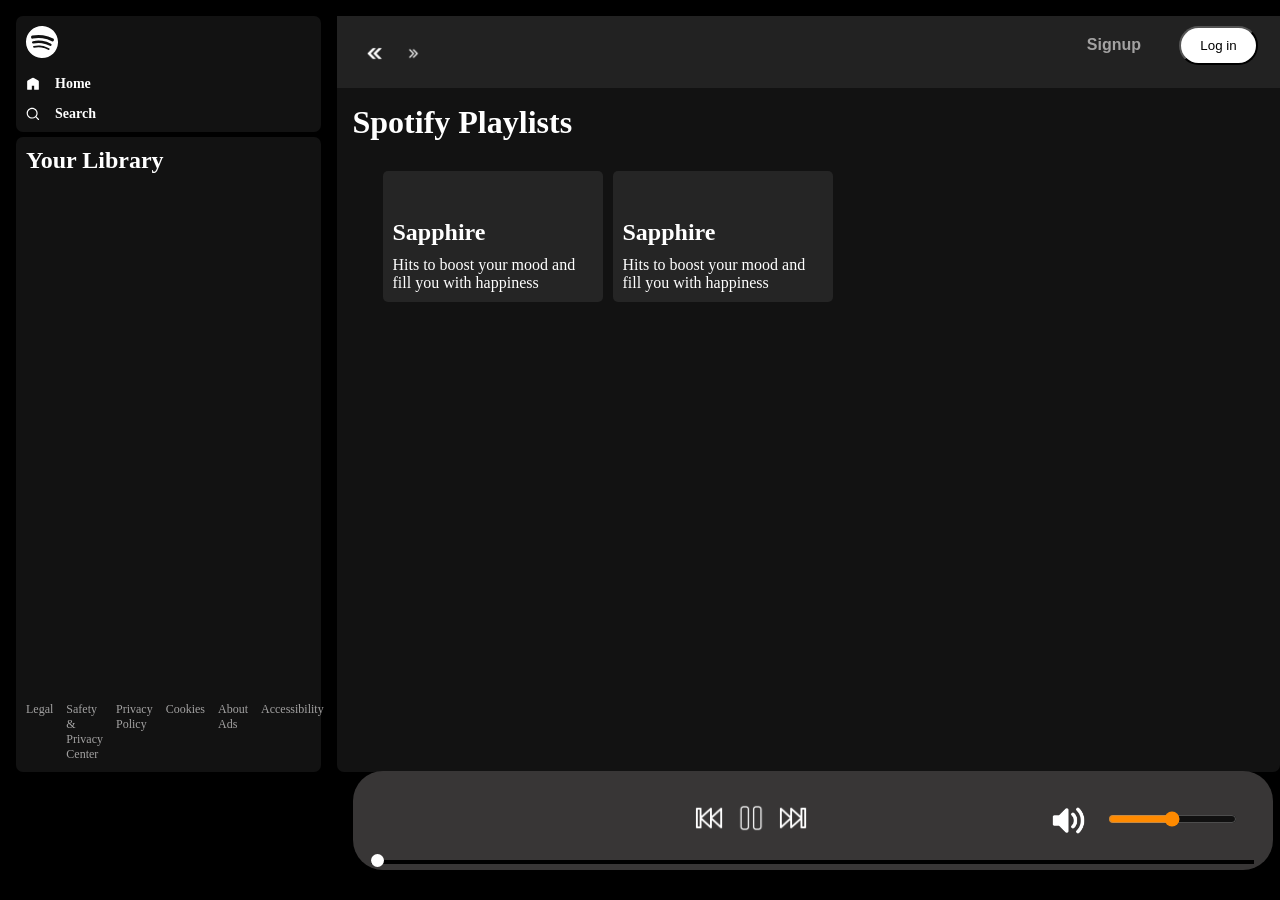
==== INDEX.HTML @ 691eb0dd "initial commit" ====
<!DOCTYPE html>
<html lang="en">

<head>
    <meta charset="UTF-8">
    <meta name="viewport" content="width=device-width, initial-scale=1.0">
    <title>Document</title>
    <link rel="stylesheet" href="style.css">
    <link rel="stylesheet" href="utility.css">
</head>

<body>
    <div class="container flex bg-black">

        <div class="left">
            <div class="close ">
                <img src="cross.png " alt="">
            </div>
            <div class="home bg-grey rounded m-1 p-1">
                <div class="logo invert">
                    <img src="logo.svg" alt="">
                </div>

                <ul>
                     <li> <img class="invert" src="home.svg" alt="home"> Home </li>
                    <li> <img class="invert" src="search.svg" alt="search"> Search</li> 

                </ul>
            </div>
            <div class="library bg-grey rounded m-1 p-1">
                <h2>Your Library </h2>

                <div class="songslist">
                    <ul>

                    </ul>

                </div>





                <div class="footer">
                    <div>
                        <a href="https://www.spotify.com/in-en/legal/" data-encore-id="textLink" id="">
                            <span data-encore-id="type">Legal</span>
                        </a>
                    </div>
                    <div>
                        <a href="https://www.spotify.com/in-en/safetyandprivacy/" data-encore-id="textLink" id="">
                            <span data-encore-id="type">Safety &amp; Privacy Center</span>
                        </a>
                    </div>
                    <div>
                        <a href="https://www.spotify.com/in-en/legal/privacy-policy/" data-encore-id="textLink" id="">
                            <span data-encore-id="type">Privacy Policy</span>
                        </a>
                    </div>
                    <div>
                        <a href="https://www.spotify.com/in-en/legal/cookies-policy/" data-encore-id="textLink" id="">
                            <span data-encore-id="type">Cookies</span>
                        </a>
                    </div>
                    <div>
                        <a href="https://www.spotify.com/in-en/legal/privacy-policy/#s3" data-encore-id="textLink"
                            id="">
                            <span data-encore-id="type">About Ads</span>
                        </a>
                    </div>
                    <div>
                        <a href="https://www.spotify.com/in-en/accessibility/" data-encore-id="textLink" id="">
                            <span data-encore-id="type">Accessibility</span>
                        </a>
                    </div>



                </div>

            </div>
        </div>


        <div class="right bg-grey rounded  ">


            <div class="header">
                <div class="nav ">
                <div class="hamburgercont" >

                    <img class="invert hamburgur" src="hamburger.png" alt="">
               
                <img class="invert" src="arrow.png" alt="">
                <img class="invert" src="right.png" alt="">

                </div>
                </div>
                <div class="buttons">
                    <button class="signupbtn"> Signup</button>
                    <button class="loginbtn"> Log in </button>
                </div>
            </div>
            <div class="spotifyplaylists">
                <h1> Spotify Playlists</h1>
                <div class="cardcontainer">
                    <div class="card ">
                        <div class="play invert">
                            <img src="play-button.png" alt="">
                        </div>
                        <img src="https://i.scdn.co/image/ab67616d00001e026fbb60d6a7e03ccb940a518e" alt="">
                        <h2>Sapphire</h2>
                        <p>Hits to boost your mood and fill you with happiness</p>
                    </div>
                    <div class="card ">
                        <div class="play invert">
                            <img src="play-button.png" alt="">
                        </div>
                        <img src="https://i.scdn.co/image/ab67616d00001e026fbb60d6a7e03ccb940a518e" alt="">
                        <h2>Sapphire</h2>
                        <p>Hits to boost your mood and fill you with happiness</p>
                    </div>





                </div>
                <div class="playbar">
                    <div class="seekbar">

                        <div class="circle">

                        </div>
                    </div>
                    <div class="abovebar">

                        <div class="songinfo">

                        </div>
                        <div class="songbuttons">
                            <img class="invert" id="previous" src="prev.png" alt="prevsong">
                            <img class="invert" id="play" src="pause-button.png" alt="playsong">
                            <img class="invert" id="next" src="next.png" alt="nextsong">

                            <!-- we can take ids directly ids. -->
                        </div>
                        <div class="timevol">

                            <div class="songtime">
    
                            </div>
                            <div class="volume invert">
                                <img src="volume-up.png" alt="">
                                <div class="range">

                                    <input type="range" name="volume">
                                </div>
                            </div>
                            
                        </div>
                    </div>
                </div>

            </div>

        </div>

    </div>

    <script src="script.js">

    </script>

</body>

</html>
---- style.css ----
:root{
    --a:0;
}
* {
    margin: 0;
    padding: 0;
}

body {
    background-color: black;
    color: white;

}

.left {
    width: 25vw;
    padding: 11px;


}

.right {
    width: 75vw;
}

.home ul li {
    display: flex;
    gap: 15px;
    width: 14px;
    list-style: none;
    padding-top: 14px;
    font-size: 14px;
    font-weight: bold;



}

.footer a {
    color: rgb(163, 162, 162);
    text-decoration: none;
}

.library {
    min-height: 65vh;
    position: relative;
}

.songslist {
    height: 544px;
    overflow: scroll;
    margin-bottom: 44px;
}

.songslist ul {
    padding: 0 12px;
}

.songslist ul li {
    list-style-type: decimal;
    display: flex;
    justify-content: space-evenly;
    gap: 10px;
    cursor: pointer;
    padding: 13px;
    border: 1px solid #eee;
    margin: 12px 0;
    border-radius: 5px;

}

.songslist ul li img {
    height: 30px;
}

.songlist .info {
    font-size: 13px;
    width: 344px;


}

.info div {
    word-break: break-all;
}

.playnow {
    display: flex;
    justify-content: center;
    align-items: center;
    gap: 10px;

}

.planow span {
    font-size: 10px;
    width: 64px;
    padding: 12px;
}

.left .footer {
    display: flex;
    font-size: 12px;
    gap: 13px;
    position: absolute;
    bottom: 0;
    padding: 10px 0;

}

.right {
    margin: 16px 0px;
    position: relative;
}

.header {
    display: flex;
    justify-content: space-between;
    background-color: rgb(34, 34, 34);
    height: 72px;

}

.header * {
    padding: 10px;
}

.nav img {
    height: 15px;
}

.spotifyplaylists {
    padding: 16px;
}

.cardcontainer {
    display: flex;
    gap: 10px;
    flex-wrap: wrap;
    margin: 30px;
    flex-wrap: wrap;
    overflow-y: auto;
    max-height: 60vh;
    /* justify-content: center ; */

}

.card {
    width: 200px;
    padding: 10px;
    border-radius: 5px;
    background-color: #252525;
    position: relative;
    transition: all 0.5s ;


}
.card:hover{
    background-color: #575454;
    cursor: pointer;
    --a:1;
    
}

.card>* {
    padding-top: 10px;
    ;
}

.card img {
    width: 100%;
    object-fit: contain;
}

.card .play img {
    height: 30px;
    width: 25px;
    position: absolute;
    top: 185px;
    right: 19px;
    opacity: var(--a);
    transition: all 1s ease-in-out
}


.buttons>* {
    margin: 0px 12px;

}

.signupbtn {
    font-weight: bold;
    background-color: rgb(34, 34, 34);
    color: rgb(163, 162, 162);
    outline: 0;
    border: 0;
    cursor: pointer;
    font-size: 16px;
    ;

}

.signupbtn:hover {
    font-size: 17px;
    color: rgb(255, 255, 255);
}

.loginbtn {
    background-color: white;
    border-radius: 21px;
    color: black;
    width: 79px;
    cursor: pointer;
    padding: 10px;
    font-weight: 16px;
    ;
}

.loginbtn:hover {
    font-weight: bold;
    padding: 11px;
    ;
    font-size: 17px;

}

.playbar {
    position: fixed;
    bottom: 30px;
    background-color: rgb(56, 54, 54);
    border-radius: 30px;
    width: 70vw;
    padding: 12px;
    min-height: 40px;


}

.songbuttons {
    display: flex;
    justify-content: center;
    gap: 12px;
}

.songbuttons img {
    height: 30px;

}

.seekbar {
    position: absolute;
    height: 4px;
    width: 96%;
    bottom: 0;
    cursor: pointer;
    background-color: rgb(0, 0, 0);
    margin: 6px;

}

.circle {
    width: 13px;
    height: 13px;
    border-radius: 50%;
    background-color: #ffffff;
    position: relative;
    bottom: 6px;
    left: 0%;
    transition: left 0.5s;
}

.songbuttons img {
    cursor: pointer;
}

.abovebar {
    display: flex;
    justify-content: space-between;
    margin: 20px 0;
}

.songinfo {
    color: white;
    font-weight: bold;
    padding: 0 12px;
    width: 250px;


}

.songtime {
    color: white;
    font-weight: bold;
    padding: 0 12px;
    width: 125px;
}

.hamburgur {
    display: none;
}

.hamburgurcont {
    display: flex;
    justify-content: center;
    gap: 14px;

}

.close img {
    display: none;
}

.volume img {
    height: 35px;
    width: 35px;
}

.timevol {
    display: flex;
    justify-content: center;
    align-items: center;

}

.volume {
    display: flex;
    /* flex-direction: column; */
    justify-content: center;
    align-items: center;
    gap: 22px;
    padding: 0 24px;
    margin-left: 15px;
    cursor: pointer;
}


@media (max-width: 1200px) {
    .left {

        position: absolute;
        left: -120%;
        transition: all 3s;
        z-index: 1;
        width: 343px;
        background-color: black;
        padding: 0;
    }

    .close img {
        display: block;
        height: 40px;
        position: absolute;
        width: 40px;
        right: 0%;



    }

    .songinfo,
    .songtime {
        width: auto;
    }

    .right {
        width: 100vw;
        margin: 0;
    }

    .playbar {
        min-width: 90%;

    }

    .seekbar {
        width: 84vw;
        font-size: 10px;
        ;
    }

    .hamburgur {
        display: inline;

    }

    .cardcontainer {
        justify-content: center;
        margin: 0;
    }

    .card {
        width: 40vw;
    }

    .abovebar {
        flex-direction: column;
        gap: 23px;
        align-items: center;
    }

    .spotifyplaylists h1 {
        padding: 15px;
    }

    .songinfo,
    .songtime {
        width: auto;
    }

    .left.footer {
        top: 92%;
        font-size: 12px;
    }

    .timevol {
        display: flex;
        flex-direction: column;
        justify-content: center;
        align-items: center;
        gap: 13px;
    }

}
@media (max-width: 400px){
    .card{
        width: 64vw;
    }
    .buttons{
        display:flex;
    }
}
---- utility.css ----
/* we can use them in any element */
.border{
    border: 2px solid rgb(240, 9, 9);
}
.flex{
    display: flex;
}

.justify-center{
    justify-content: center;
}
.items-center{
    align-items: center;
}
.bg-black{
    background-color: black;
    color:white;
}
.invert{
    filter: invert(1);    /* black svg become white*/
}
.bg-grey{
    background-color: #121212;

}
.rounded{
    border-radius: 7px;
}
.m-1{
    margin: 5px;
}
.p-1{
    padding: 10px;
}

/* For WebKit browsers (Chrome, Edge, Safari) */  /* for vertical scroll bar*/
::-webkit-scrollbar {
  width: 12px;
  height: 12px;
}

::-webkit-scrollbar-track {
  background: #1e1e1e; /* dark background */
}

::-webkit-scrollbar-thumb {
  background-color: #555; /* medium dark thumb */
  border-radius: 6px;
  border: 3px solid #1e1e1e; /* matches track */
}

::-webkit-scrollbar-thumb:hover {
  background-color: #777; /* lighter on hover */
}

/* For Firefox */
* {
  scrollbar-width: thin;
  scrollbar-color: #555 #1e1e1e; /* thumb track */
}
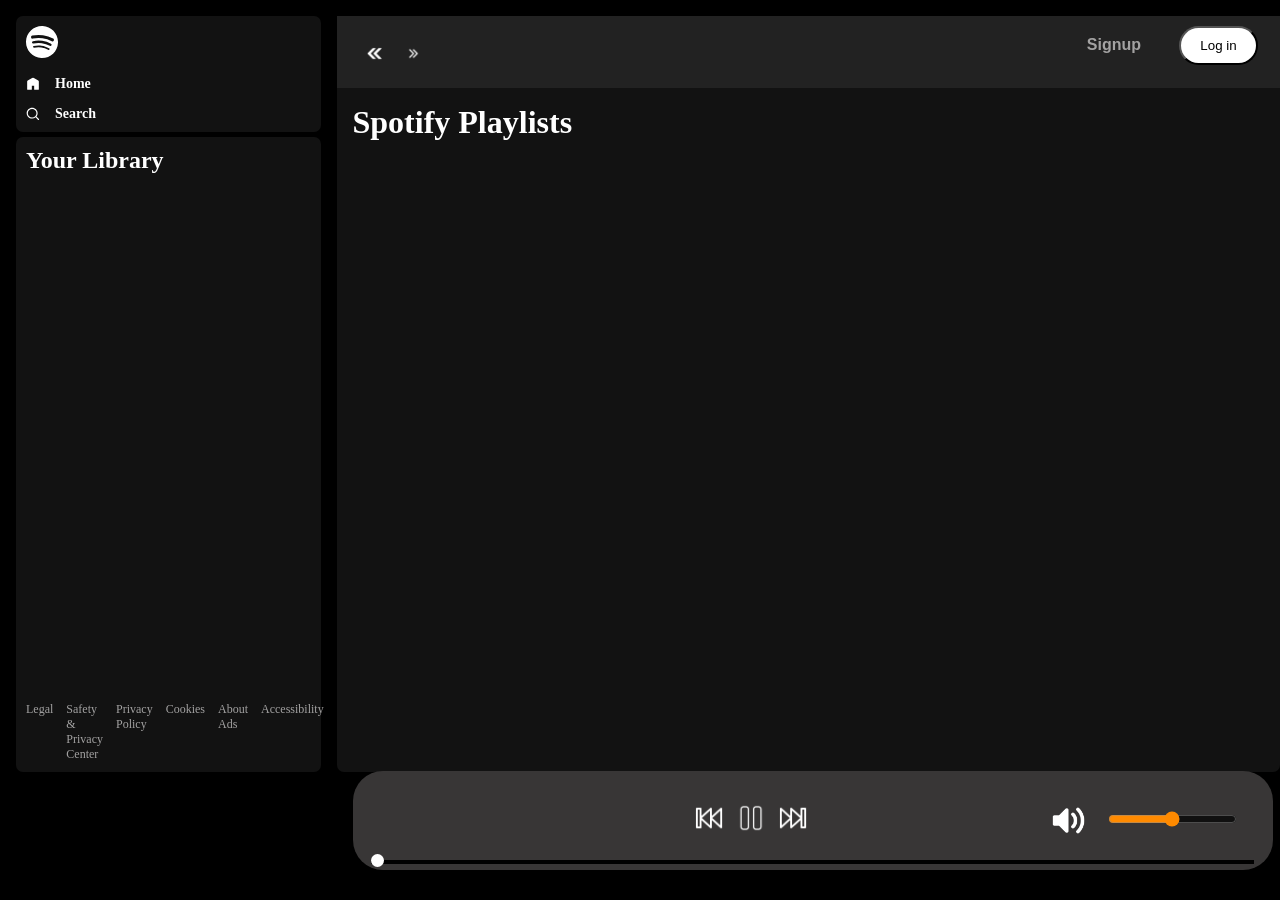
==== commit 528a2dbc: "successfully build whiole app" ====
--- a/INDEX.HTML
+++ b/INDEX.HTML
@@ -104,7 +104,9 @@
             <div class="spotifyplaylists">
                 <h1> Spotify Playlists</h1>
                 <div class="cardcontainer">
-                    <div class="card ">
+
+                    <!-- ab ye card contaner epty rhega taki js se ditect folder banake card bane  -->
+                    <!-- <div data-folder="cs"class="card ">
                         <div class="play invert">
                             <img src="play-button.png" alt="">
                         </div>
@@ -112,14 +114,14 @@
                         <h2>Sapphire</h2>
                         <p>Hits to boost your mood and fill you with happiness</p>
                     </div>
-                    <div class="card ">
+                    <div data-folder="ncs" class="card ">
                         <div class="play invert">
                             <img src="play-button.png" alt="">
                         </div>
                         <img src="https://i.scdn.co/image/ab67616d00001e026fbb60d6a7e03ccb940a518e" alt="">
                         <h2>Sapphire</h2>
                         <p>Hits to boost your mood and fill you with happiness</p>
-                    </div>
+                    </div> -->
 
 
 
--- a/style.css
+++ b/style.css
@@ -333,6 +333,9 @@
     margin-left: 15px;
     cursor: pointer;
 }
+.range input {
+    cursor: pointer 
+}
 
 
 @media (max-width: 1200px) {
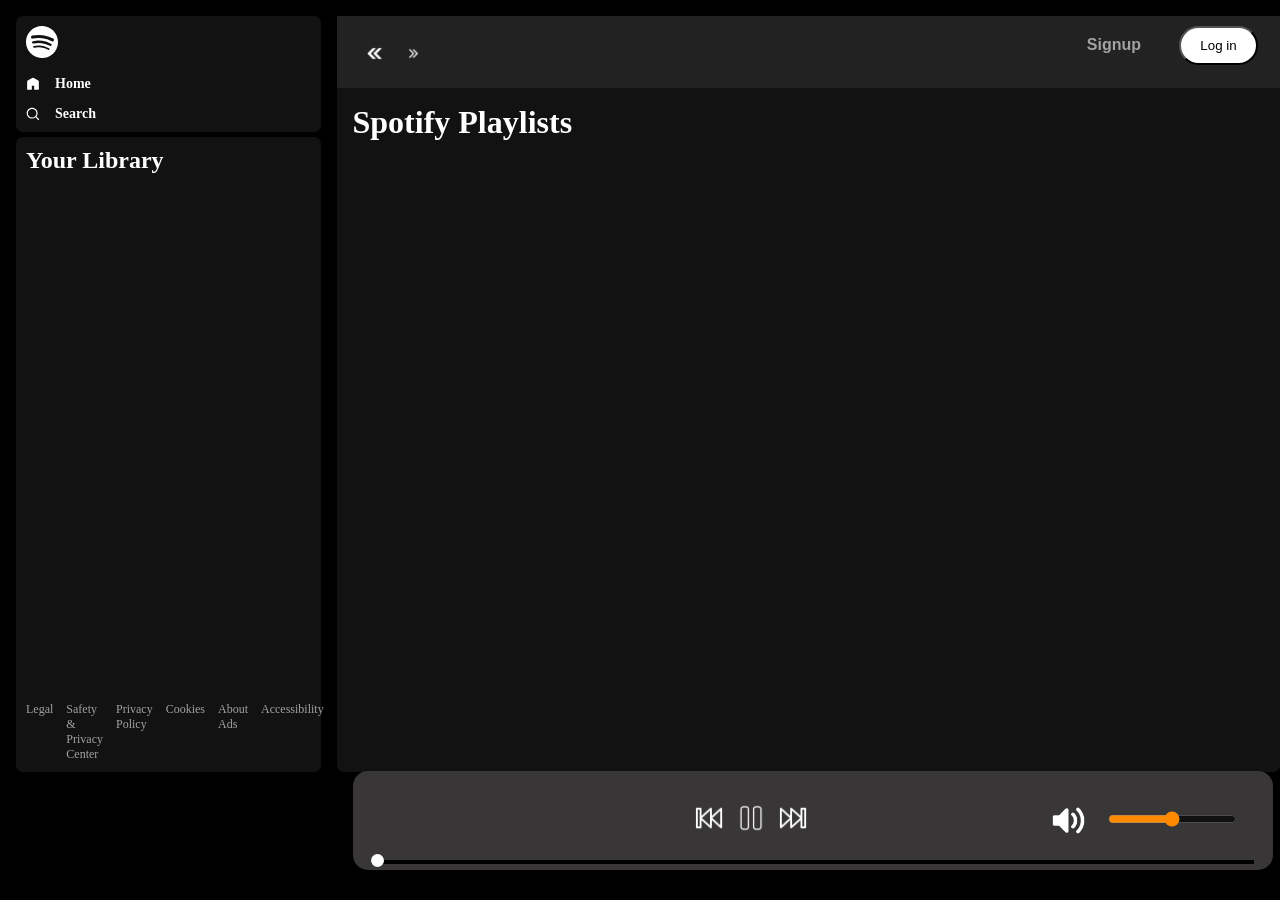
==== commit f7b6cb44: "added few change" ====
--- a/INDEX.HTML
+++ b/INDEX.HTML
@@ -4,7 +4,7 @@
 <head>
     <meta charset="UTF-8">
     <meta name="viewport" content="width=device-width, initial-scale=1.0">
-    <title>Document</title>
+    <title>Kunal-spotify </title>
     <link rel="stylesheet" href="style.css">
     <link rel="stylesheet" href="utility.css">
 </head>
--- a/style.css
+++ b/style.css
@@ -229,7 +229,7 @@
     position: fixed;
     bottom: 30px;
     background-color: rgb(56, 54, 54);
-    border-radius: 30px;
+   border-radius: 15px; 
     width: 70vw;
     padding: 12px;
     min-height: 40px;
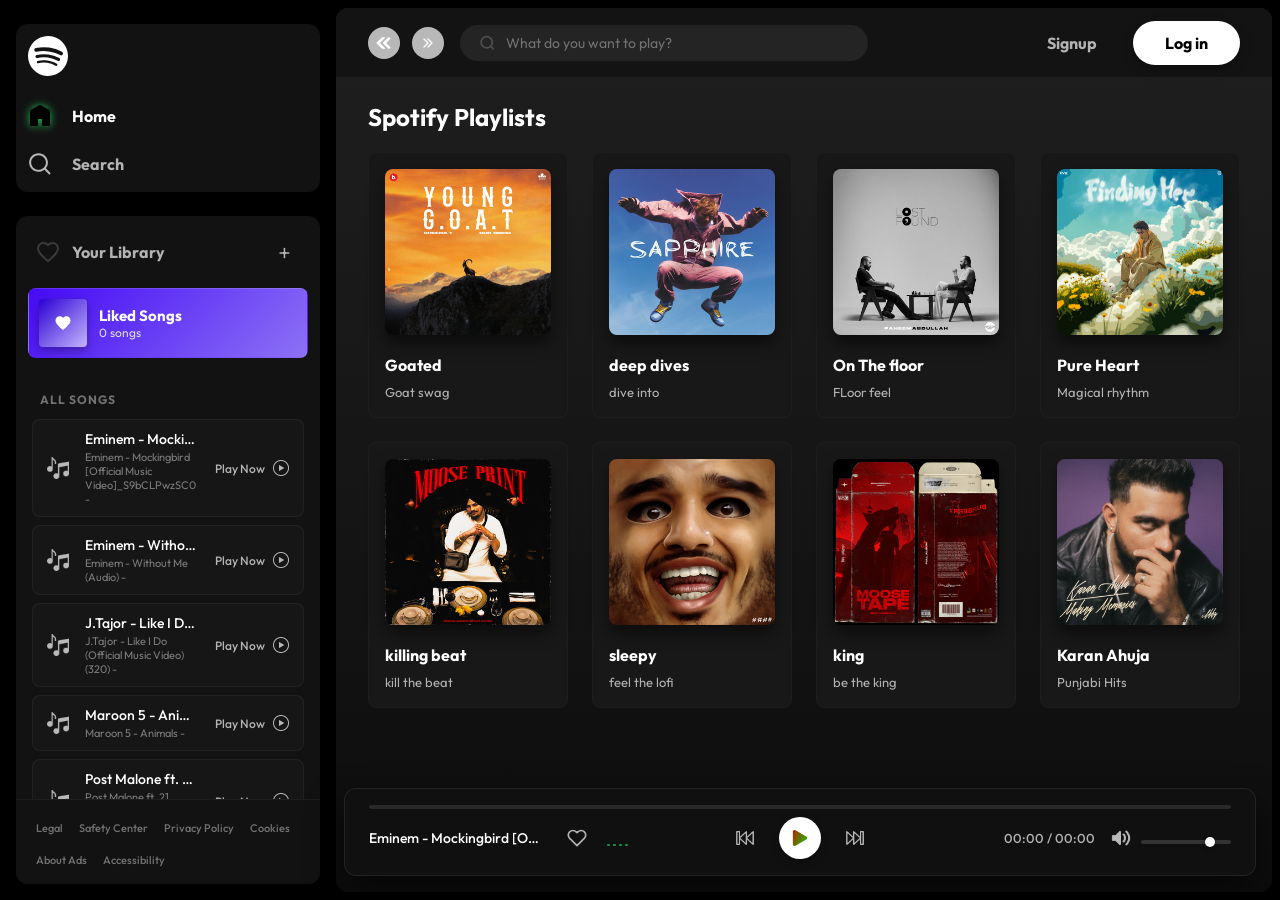
==== commit b4550be3: "updtes" ====
--- a/INDEX.HTML
+++ b/INDEX.HTML
@@ -4,163 +4,182 @@
 <head>
     <meta charset="UTF-8">
     <meta name="viewport" content="width=device-width, initial-scale=1.0">
-    <title>Kunal-spotify </title>
+    <title>Spotify - Web Player: Music for everyone</title>
+    <!-- Google Fonts for premium typography -->
+    <link rel="preconnect" href="https://fonts.googleapis.com">
+    <link rel="preconnect" href="https://fonts.gstatic.com" crossorigin>
+    <link href="https://fonts.googleapis.com/css2?family=Outfit:wght@300;400;500;700&display=swap" rel="stylesheet">
     <link rel="stylesheet" href="style.css">
     <link rel="stylesheet" href="utility.css">
+    <link rel="icon" type="image/x-icon" href="favicon.ico">
 </head>
 
 <body>
     <div class="container flex bg-black">
 
+        <!-- Left Column: Sidebar -->
         <div class="left">
-            <div class="close ">
-                <img src="cross.png " alt="">
-            </div>
+            <div class="close">
+                <img src="cross.png" alt="Close menu">
+            </div>
+            
+            <!-- Navigation Box -->
             <div class="home bg-grey rounded m-1 p-1">
                 <div class="logo invert">
-                    <img src="logo.svg" alt="">
-                </div>
-
+                    <img src="logo.svg" alt="Spotify Logo">
+                </div>
                 <ul>
-                     <li> <img class="invert" src="home.svg" alt="home"> Home </li>
-                    <li> <img class="invert" src="search.svg" alt="search"> Search</li> 
-
+                    <li id="homeNavBtn" class="active"> 
+                        <img class="invert" src="home.svg" alt="home"> Home 
+                    </li>
+                    <li id="searchNavBtn"> 
+                        <img class="invert" src="search.svg" alt="search"> Search
+                    </li> 
                 </ul>
             </div>
+
+            <!-- Library & Playlists Box -->
             <div class="library bg-grey rounded m-1 p-1">
-                <h2>Your Library </h2>
-
+                <div class="library-header flex justify-between items-center m-1">
+                    <h2 class="flex items-center gap-10">
+                        <svg width="24" height="24" viewBox="0 0 24 24" fill="none" stroke="currentColor" stroke-width="2" stroke-linecap="round" stroke-linejoin="round" class="invert library-icon"><path d="M12 21.35l-1.45-1.32C5.4 15.36 2 12.28 2 8.5 2 5.42 4.42 3 7.5 3c1.74 0 3.41.81 4.5 2.09C13.09 3.81 14.76 3 16.5 3 19.58 3 22 5.42 22 8.5c0 3.78-3.4 6.86-8.55 11.54L12 21.35z"/></svg>
+                        Your Library
+                    </h2>
+                    <button class="create-playlist-btn" id="createPlaylistBtn" title="Create Playlist">+</button>
+                </div>
+                
+                <!-- Liked Songs Shortcut (localStorage persisted) -->
+                <div class="liked-songs-shortcut" id="likedSongsShortcut">
+                    <div class="liked-songs-icon flex items-center justify-center">
+                        <svg width="18" height="18" viewBox="0 0 24 24" fill="currentColor"><path d="M12 21.35l-1.45-1.32C5.4 15.36 2 12.28 2 8.5 2 5.42 4.42 3 7.5 3c1.74 0 3.41.81 4.5 2.09C13.09 3.81 14.76 3 16.5 3 19.58 3 22 5.42 22 8.5c0 3.78-3.4 6.86-8.55 11.54L12 21.35z"/></svg>
+                    </div>
+                    <div class="liked-songs-info">
+                        <div class="title">Liked Songs</div>
+                        <div class="subtitle"><span id="likedSongsCount">0</span> songs</div>
+                    </div>
+                </div>
+
+                <!-- Custom Playlists Sidebar Container -->
+                <div class="custom-playlists-container" id="customPlaylistsContainer">
+                    <!-- Custom playlists generated here -->
+                </div>
+
+                <!-- Song List within active selection -->
                 <div class="songslist">
+                    <div class="active-playlist-title" id="activePlaylistTitle">All Songs</div>
                     <ul>
-
+                        <!-- Loaded dynamically via script.js -->
                     </ul>
-
-                </div>
-
-
-
-
-
+                </div>
+
+                <!-- Footer navigation links -->
                 <div class="footer">
-                    <div>
-                        <a href="https://www.spotify.com/in-en/legal/" data-encore-id="textLink" id="">
-                            <span data-encore-id="type">Legal</span>
-                        </a>
-                    </div>
-                    <div>
-                        <a href="https://www.spotify.com/in-en/safetyandprivacy/" data-encore-id="textLink" id="">
-                            <span data-encore-id="type">Safety &amp; Privacy Center</span>
-                        </a>
-                    </div>
-                    <div>
-                        <a href="https://www.spotify.com/in-en/legal/privacy-policy/" data-encore-id="textLink" id="">
-                            <span data-encore-id="type">Privacy Policy</span>
-                        </a>
-                    </div>
-                    <div>
-                        <a href="https://www.spotify.com/in-en/legal/cookies-policy/" data-encore-id="textLink" id="">
-                            <span data-encore-id="type">Cookies</span>
-                        </a>
-                    </div>
-                    <div>
-                        <a href="https://www.spotify.com/in-en/legal/privacy-policy/#s3" data-encore-id="textLink"
-                            id="">
-                            <span data-encore-id="type">About Ads</span>
-                        </a>
-                    </div>
-                    <div>
-                        <a href="https://www.spotify.com/in-en/accessibility/" data-encore-id="textLink" id="">
-                            <span data-encore-id="type">Accessibility</span>
-                        </a>
-                    </div>
-
-
-
-                </div>
-
-            </div>
-        </div>
-
-
-        <div class="right bg-grey rounded  ">
-
-
+                    <div><a href="https://www.spotify.com/in-en/legal/"><span>Legal</span></a></div>
+                    <div><a href="https://www.spotify.com/in-en/safetyandprivacy/"><span>Safety Center</span></a></div>
+                    <div><a href="https://www.spotify.com/in-en/legal/privacy-policy/"><span>Privacy Policy</span></a></div>
+                    <div><a href="https://www.spotify.com/in-en/legal/cookies-policy/"><span>Cookies</span></a></div>
+                    <div><a href="https://www.spotify.com/in-en/legal/privacy-policy/#s3"><span>About Ads</span></a></div>
+                    <div><a href="https://www.spotify.com/in-en/accessibility/"><span>Accessibility</span></a></div>
+                </div>
+
+            </div>
+        </div>
+
+        <!-- Right Column: Main Content -->
+        <div class="right bg-grey rounded">
+
+            <!-- Navigation and Auth Header -->
             <div class="header">
-                <div class="nav ">
-                <div class="hamburgercont" >
-
-                    <img class="invert hamburgur" src="hamburger.png" alt="">
-               
-                <img class="invert" src="arrow.png" alt="">
-                <img class="invert" src="right.png" alt="">
-
-                </div>
-                </div>
-                <div class="buttons">
-                    <button class="signupbtn"> Signup</button>
-                    <button class="loginbtn"> Log in </button>
-                </div>
-            </div>
+                <div class="nav flex items-center">
+                    <div class="hamburgercont flex items-center">
+                        <img class="invert hamburgur" src="hamburger.png" alt="Menu">
+                        <img class="invert arrow-btn" src="arrow.png" alt="Back">
+                        <img class="invert arrow-btn" src="right.png" alt="Forward">
+                    </div>
+                    
+                    <!-- Premium Search Bar -->
+                    <div class="search-bar-container" id="searchBarContainer">
+                        <svg class="search-icon invert" width="18" height="18" viewBox="0 0 24 24" fill="none" stroke="currentColor" stroke-width="2.5"><circle cx="11" cy="11" r="8"></circle><line x1="21" y1="21" x2="16.65" y2="16.65"></line></svg>
+                        <input type="text" id="searchInput" placeholder="What do you want to play?" autocomplete="off">
+                    </div>
+                </div>
+
+                <!-- Signup / Login and User profile -->
+                <div class="buttons flex items-center">
+                    <button class="signupbtn" id="signupBtn">Signup</button>
+                    <button class="loginbtn" id="loginBtn">Log in</button>
+                    
+                    <!-- Dynamic User Account Profile Widget -->
+                    <div class="profile-dropdown" id="profileDropdown" style="display: none;">
+                        <button class="profile-btn" id="profileBtn">
+                            <span class="avatar" id="userAvatar">U</span>
+                            <span class="username" id="userName">User</span>
+                            <span class="arrow-down">&#9662;</span>
+                        </button>
+                        <div class="dropdown-menu" id="dropdownMenu">
+                            <a href="#" class="disabled-link">Profile</a>
+                            <a href="#" class="disabled-link">Account Settings</a>
+                            <div class="dropdown-divider"></div>
+                            <a href="#" id="logoutBtn">Log out</a>
+                        </div>
+                    </div>
+                </div>
+            </div>
+
+            <!-- Dynamic Body Panel -->
             <div class="spotifyplaylists">
-                <h1> Spotify Playlists</h1>
-                <div class="cardcontainer">
-
-                    <!-- ab ye card contaner epty rhega taki js se ditect folder banake card bane  -->
-                    <!-- <div data-folder="cs"class="card ">
-                        <div class="play invert">
-                            <img src="play-button.png" alt="">
-                        </div>
-                        <img src="https://i.scdn.co/image/ab67616d00001e026fbb60d6a7e03ccb940a518e" alt="">
-                        <h2>Sapphire</h2>
-                        <p>Hits to boost your mood and fill you with happiness</p>
-                    </div>
-                    <div data-folder="ncs" class="card ">
-                        <div class="play invert">
-                            <img src="play-button.png" alt="">
-                        </div>
-                        <img src="https://i.scdn.co/image/ab67616d00001e026fbb60d6a7e03ccb940a518e" alt="">
-                        <h2>Sapphire</h2>
-                        <p>Hits to boost your mood and fill you with happiness</p>
-                    </div> -->
-
-
-
-
-
-                </div>
+                <h1 id="mainGridTitle">Spotify Playlists</h1>
+                
+                <!-- Album card grid -->
+                <div class="cardcontainer" id="cardContainer">
+                    <!-- Dynamic album cards generated by script.js -->
+                </div>
+
+                <!-- Floating Bottom Playbar -->
                 <div class="playbar">
                     <div class="seekbar">
-
-                        <div class="circle">
-
-                        </div>
-                    </div>
-                    <div class="abovebar">
-
-                        <div class="songinfo">
-
-                        </div>
-                        <div class="songbuttons">
-                            <img class="invert" id="previous" src="prev.png" alt="prevsong">
-                            <img class="invert" id="play" src="pause-button.png" alt="playsong">
-                            <img class="invert" id="next" src="next.png" alt="nextsong">
-
-                            <!-- we can take ids directly ids. -->
-                        </div>
-                        <div class="timevol">
-
-                            <div class="songtime">
-    
+                        <div class="circle"></div>
+                    </div>
+                    
+                    <div class="abovebar flex justify-between items-center">
+                        
+                        <!-- Left Side: Song info & Heart favorites button -->
+                        <div class="songinfo-container flex items-center">
+                            <div class="songinfo" id="songinfo">No track loaded</div>
+                            <button id="likeBtn" class="like-btn" title="Add to Liked Songs">
+                                <svg width="20" height="20" viewBox="0 0 24 24" fill="none" stroke="currentColor" stroke-width="2" stroke-linecap="round" stroke-linejoin="round" class="heart-icon"><path d="M20.84 4.61a5.5 5.5 0 0 0-7.78 0L12 5.67l-1.06-1.06a5.5 5.5 0 0 0-7.78 7.78l1.06 1.06L12 21.23l7.78-7.78 1.06-1.06a5.5 5.5 0 0 0 0-7.78z"/></svg>
+                            </button>
+                            <!-- Visualizer Equalizer waves -->
+                            <div class="equalizer" id="equalizer">
+                                <span class="bar"></span>
+                                <span class="bar"></span>
+                                <span class="bar"></span>
+                                <span class="bar"></span>
                             </div>
-                            <div class="volume invert">
-                                <img src="volume-up.png" alt="">
-                                <div class="range">
-
-                                    <input type="range" name="volume">
+                        </div>
+
+                        <!-- Center: Player transport actions -->
+                        <div class="songbuttons flex items-center">
+                            <img class="invert nav-control" id="previous" src="prev.png" alt="Previous Track">
+                            <div class="play-btn-circle flex items-center justify-center" id="playBtnCircle">
+                                <img class="invert" id="play" src="play.png" alt="Play/Pause">
+                            </div>
+                            <img class="invert nav-control" id="next" src="next.png" alt="Next Track">
+                        </div>
+
+                        <!-- Right Side: Volume sliders & timings -->
+                        <div class="timevol flex items-center">
+                            <div class="songtime" id="songtime">00:00 / 00:00</div>
+                            <div class="volume-container flex items-center">
+                                <div class="volume flex items-center">
+                                    <img id="volumeIcon" src="volume-up.png" alt="Volume" class="invert">
+                                    <div class="range">
+                                        <input type="range" id="volumeSlider" min="0" max="100" value="80" name="volume">
+                                    </div>
                                 </div>
                             </div>
-                            
-                        </div>
+                        </div>
+
                     </div>
                 </div>
 
@@ -170,9 +189,56 @@
 
     </div>
 
-    <script src="script.js">
-
-    </script>
+    <!-- Sign Up Modal Overlay -->
+    <div id="signupModal" class="modal-overlay">
+        <div class="modal-content glass">
+            <span class="close-modal" id="closeSignup">&times;</span>
+            <h2>Sign up to start listening</h2>
+            <form id="signupForm" class="flex flex-col gap-15">
+                <div class="form-group">
+                    <label for="signupEmail">Email address</label>
+                    <input type="email" id="signupEmail" placeholder="name@domain.com" required>
+                </div>
+                <div class="form-group">
+                    <label for="signupUsername">Username</label>
+                    <input type="text" id="signupUsername" placeholder="e.g. kunal_music" required>
+                </div>
+                <div class="form-group">
+                    <label for="signupPassword">Password</label>
+                    <input type="password" id="signupPassword" placeholder="Minimum 6 characters" minlength="6" required>
+                </div>
+                <button type="submit" class="modal-btn">Sign Up</button>
+            </form>
+            <div class="modal-footer">
+                <span>Already have an account? <a href="#" id="switchToLogin">Log in</a></span>
+            </div>
+        </div>
+    </div>
+
+    <!-- Log In Modal Overlay -->
+    <div id="loginModal" class="modal-overlay">
+        <div class="modal-content glass">
+            <span class="close-modal" id="closeLogin">&times;</span>
+            <h2>Log in to Spotify</h2>
+            <form id="loginForm" class="flex flex-col gap-15">
+                <div class="form-group">
+                    <label for="loginEmail">Email or Username</label>
+                    <input type="text" id="loginEmail" placeholder="Email address or username" required>
+                </div>
+                <div class="form-group">
+                    <label for="loginPassword">Password</label>
+                    <input type="password" id="loginPassword" placeholder="Password" required>
+                </div>
+                <button type="submit" class="modal-btn">Log In</button>
+            </form>
+            <div class="modal-footer">
+                <span>Don't have an account? <a href="#" id="switchToSignup">Sign up free</a></span>
+            </div>
+        </div>
+    </div>
+
+    <!-- Script loading -->
+    <script src="script.js?v=1.3"></script>
 
 </body>
 
--- a/style.css
+++ b/style.css
@@ -1,435 +1,1281 @@
-
-:root{
-    --a:0;
-}
+/* Premium Design System & Typography */
+:root {
+    --primary-color: #1DB954;       /* Iconic Spotify Green */
+    --primary-hover: #1ed760;
+    --bg-base: #000000;
+    --bg-sidebar: #121212;
+    --bg-card: #181818;
+    --bg-card-hover: #282828;
+    --bg-header: rgba(18, 18, 18, 0.85);
+    --text-main: #FFFFFF;
+    --text-muted: #b3b3b3;
+    --text-subtle: #727272;
+    --font-stack: 'Outfit', -apple-system, BlinkMacSystemFont, "Segoe UI", Roboto, Helvetica, Arial, sans-serif;
+    --transition-smooth: all 0.3s cubic-bezier(0.4, 0, 0.2, 1);
+    --border-radius-lg: 12px;
+    --border-radius-md: 8px;
+    --border-radius-sm: 4px;
+}
+
 * {
     margin: 0;
     padding: 0;
+    box-sizing: border-box;
+    font-family: var(--font-stack);
 }
 
 body {
-    background-color: black;
-    color: white;
-
-}
-
+    background-color: var(--bg-base);
+    color: var(--text-main);
+    overflow: hidden;
+    height: 100vh;
+}
+
+/* Base Layout Containers */
+.container {
+    height: 100vh;
+    padding: 8px;
+    gap: 8px;
+    background-color: var(--bg-base);
+}
+
+/* Sidebar Column */
 .left {
-    width: 25vw;
-    padding: 11px;
-
-
-}
-
-.right {
-    width: 75vw;
+    width: 320px;
+    flex-shrink: 0;
+    display: flex;
+    flex-direction: column;
+    gap: 8px;
+    height: calc(100vh - 16px);
+    z-index: 10;
+    transition: var(--transition-smooth);
+}
+
+.close img {
+    display: none;
+}
+
+/* Sidebar Box Widgets */
+.home, .library {
+    background-color: var(--bg-sidebar);
+    transition: var(--transition-smooth);
+}
+
+.home {
+    padding: 20px 24px;
+}
+
+.home .logo {
+    margin-bottom: 20px;
+}
+
+.home .logo img {
+    height: 40px;
+    object-fit: contain;
+}
+
+.home ul {
+    list-style: none;
+    display: flex;
+    flex-direction: column;
+    gap: 16px;
 }
 
 .home ul li {
     display: flex;
-    gap: 15px;
-    width: 14px;
+    align-items: center;
+    gap: 20px;
+    cursor: pointer;
+    font-size: 16px;
+    font-weight: 700;
+    color: var(--text-muted);
+    transition: var(--transition-smooth);
+    padding: 4px 0;
+}
+
+.home ul li img {
+    width: 24px;
+    height: 24px;
+    opacity: 0.7;
+    transition: var(--transition-smooth);
+}
+
+.home ul li:hover, .home ul li.active {
+    color: var(--text-main);
+}
+
+.home ul li:hover img, .home ul li.active img {
+    opacity: 1;
+    filter: drop-shadow(0 0 4px var(--primary-color));
+}
+
+/* Library Panel */
+.library {
+    flex-grow: 1;
+    display: flex;
+    flex-direction: column;
+    padding: 16px;
+    position: relative;
+    overflow: hidden;
+}
+
+.library-header h2 {
+    font-size: 16px;
+    font-weight: 700;
+    color: var(--text-muted);
+    display: flex;
+    align-items: center;
+    gap: 12px;
+    transition: var(--transition-smooth);
+}
+
+.library-header h2 svg {
+    width: 24px;
+    height: 24px;
+    opacity: 0.7;
+}
+
+.library-header h2:hover {
+    color: var(--text-main);
+}
+
+.library-header h2:hover svg {
+    opacity: 1;
+}
+
+.create-playlist-btn {
+    background: transparent;
+    border: none;
+    color: var(--text-muted);
+    font-size: 24px;
+    font-weight: 300;
+    cursor: pointer;
+    width: 32px;
+    height: 32px;
+    display: flex;
+    align-items: center;
+    justify-content: center;
+    border-radius: 50%;
+    transition: var(--transition-smooth);
+}
+
+.create-playlist-btn:hover {
+    color: var(--text-main);
+    background-color: rgba(255, 255, 255, 0.1);
+}
+
+/* Liked Songs Shortcut card inside Sidebar */
+.liked-songs-shortcut {
+    display: flex;
+    align-items: center;
+    gap: 12px;
+    padding: 10px;
+    margin: 12px 0 8px 0;
+    border-radius: var(--border-radius-md);
+    cursor: pointer;
+    background: linear-gradient(135deg, #450af5 0%, #8c72f5 100%);
+    transition: var(--transition-smooth);
+    border: 1px solid rgba(255, 255, 255, 0.05);
+}
+
+.liked-songs-shortcut:hover {
+    transform: translateY(-2px);
+    box-shadow: 0 4px 15px rgba(69, 10, 245, 0.4);
+    filter: brightness(1.1);
+}
+
+.liked-songs-shortcut.active-playlist {
+    outline: 2px solid var(--primary-color);
+}
+
+.liked-songs-icon {
+    width: 48px;
+    height: 48px;
+    border-radius: var(--border-radius-sm);
+    background: linear-gradient(135deg, #2b00d4 0%, #c4b5fd 100%);
+    color: #ffffff;
+    box-shadow: 0 4px 10px rgba(0, 0, 0, 0.3);
+}
+
+.liked-songs-info .title {
+    font-weight: 700;
+    font-size: 15px;
+    color: #ffffff;
+}
+
+.liked-songs-info .subtitle {
+    font-size: 12px;
+    color: #e0e0e0;
+}
+
+/* Custom Playlists sidebar listing */
+.custom-playlists-container {
+    max-height: 120px;
+    overflow-y: auto;
+    display: flex;
+    flex-direction: column;
+    gap: 6px;
+    margin-bottom: 8px;
+}
+
+.playlist-sidebar-item {
+    display: flex;
+    align-items: center;
+    gap: 12px;
+    padding: 8px;
+    border-radius: var(--border-radius-md);
+    cursor: pointer;
+    transition: var(--transition-smooth);
+    border: 1px solid transparent;
+}
+
+.playlist-sidebar-item:hover {
+    background-color: var(--bg-card-hover);
+}
+
+.playlist-sidebar-item.active-playlist {
+    background-color: rgba(29, 185, 84, 0.15);
+    border: 1px solid rgba(29, 185, 84, 0.3);
+}
+
+.playlist-sidebar-item .playlist-icon {
+    width: 38px;
+    height: 38px;
+    border-radius: var(--border-radius-sm);
+    background: linear-gradient(135deg, #282828 0%, #121212 100%);
+    color: var(--primary-color);
+    display: flex;
+    align-items: center;
+    justify-content: center;
+    font-weight: bold;
+    border: 1px solid rgba(255,255,255,0.05);
+}
+
+.playlist-sidebar-item .playlist-name {
+    font-weight: 500;
+    font-size: 14px;
+    color: var(--text-main);
+    white-space: nowrap;
+    overflow: hidden;
+    text-overflow: ellipsis;
+}
+
+/* Playable track scrollable lists */
+.songslist {
+    flex-grow: 1;
+    overflow-y: auto;
+    margin-top: 10px;
+    margin-bottom: 50px; /* Space for the absolute footer */
+}
+
+.active-playlist-title {
+    font-size: 12px;
+    text-transform: uppercase;
+    letter-spacing: 1px;
+    color: var(--text-subtle);
+    font-weight: 700;
+    margin: 8px 12px 12px 12px;
+}
+
+.songslist ul {
+    display: flex;
+    flex-direction: column;
+    gap: 8px;
     list-style: none;
-    padding-top: 14px;
+    padding: 0 4px;
+}
+
+.songslist ul li {
+    display: flex;
+    align-items: center;
+    justify-content: space-between;
+    gap: 12px;
+    cursor: pointer;
+    padding: 10px 14px;
+    background-color: rgba(255, 255, 255, 0.02);
+    border: 1px solid rgba(255, 255, 255, 0.05);
+    border-radius: var(--border-radius-md);
+    transition: var(--transition-smooth);
+}
+
+.songslist ul li:hover {
+    background-color: var(--bg-card-hover);
+    border-color: rgba(255, 255, 255, 0.1);
+    transform: translateX(4px);
+}
+
+.songslist ul li.active-song {
+    background-color: rgba(29, 185, 84, 0.1);
+    border-color: rgba(29, 185, 84, 0.4);
+}
+
+.songslist ul li.active-song .info div:first-child {
+    color: var(--primary-color);
+}
+
+.songslist ul li img.music-note {
+    width: 22px;
+    height: 22px;
+    opacity: 0.7;
+}
+
+.songslist ul li.active-song img.music-note {
+    filter: drop-shadow(0 0 5px var(--primary-color));
+    opacity: 1;
+}
+
+.songslist .info {
+    flex-grow: 1;
+    overflow: hidden;
+    padding: 0 4px;
+}
+
+.songslist .info div:first-child {
     font-size: 14px;
-    font-weight: bold;
-
-
-
-}
-
-.footer a {
-    color: rgb(163, 162, 162);
-    text-decoration: none;
-}
-
-.library {
-    min-height: 65vh;
-    position: relative;
-}
-
-.songslist {
-    height: 544px;
-    overflow: scroll;
-    margin-bottom: 44px;
-}
-
-.songslist ul {
-    padding: 0 12px;
-}
-
-.songslist ul li {
-    list-style-type: decimal;
-    display: flex;
-    justify-content: space-evenly;
-    gap: 10px;
-    cursor: pointer;
-    padding: 13px;
-    border: 1px solid #eee;
-    margin: 12px 0;
-    border-radius: 5px;
-
-}
-
-.songslist ul li img {
-    height: 30px;
-}
-
-.songlist .info {
-    font-size: 13px;
-    width: 344px;
-
-
-}
-
-.info div {
-    word-break: break-all;
+    font-weight: 500;
+    color: var(--text-main);
+    white-space: nowrap;
+    overflow: hidden;
+    text-overflow: ellipsis;
+    transition: var(--transition-smooth);
+}
+
+.songslist .info div:last-child {
+    font-size: 12px;
+    color: var(--text-muted);
+    margin-top: 2px;
 }
 
 .playnow {
     display: flex;
-    justify-content: center;
-    align-items: center;
-    gap: 10px;
-
-}
-
-.planow span {
-    font-size: 10px;
-    width: 64px;
-    padding: 12px;
-}
-
+    align-items: center;
+    gap: 8px;
+    color: var(--text-muted);
+    font-size: 12px;
+    font-weight: 500;
+    transition: var(--transition-smooth);
+}
+
+.songslist ul li:hover .playnow {
+    color: var(--primary-color);
+}
+
+.playnow span {
+    white-space: nowrap;
+}
+
+.playnow img {
+    height: 16px;
+    width: 16px;
+    opacity: 0.7;
+}
+
+.songslist ul li:hover .playnow img {
+    opacity: 1;
+    filter: drop-shadow(0 0 2px var(--primary-color));
+}
+
+/* Sidebar Absolute Footer Navigation */
 .left .footer {
-    display: flex;
-    font-size: 12px;
-    gap: 13px;
     position: absolute;
     bottom: 0;
-    padding: 10px 0;
-
-}
-
+    left: 0;
+    width: 100%;
+    background-color: var(--bg-sidebar);
+    display: flex;
+    flex-wrap: wrap;
+    gap: 12px 16px;
+    padding: 16px 20px;
+    border-top: 1px solid rgba(255, 255, 255, 0.05);
+    z-index: 2;
+}
+
+.left .footer a {
+    color: var(--text-subtle);
+    font-size: 11px;
+    text-decoration: none;
+    font-weight: 500;
+    transition: var(--transition-smooth);
+}
+
+.left .footer a:hover {
+    color: var(--text-muted);
+    text-decoration: underline;
+}
+
+/* Right Column: Dashboard Panel */
 .right {
-    margin: 16px 0px;
+    flex-grow: 1;
+    display: flex;
+    flex-direction: column;
+    height: calc(100vh - 16px);
+    background: linear-gradient(180deg, #1f1f1f 0%, #0d0d0d 100%);
+    overflow-y: auto;
     position: relative;
-}
-
+    padding-bottom: 120px; /* Cushion space for absolute playbar */
+}
+
+/* Main Dashboard Header */
 .header {
+    height: 72px;
     display: flex;
     justify-content: space-between;
-    background-color: rgb(34, 34, 34);
-    height: 72px;
-
-}
-
-.header * {
-    padding: 10px;
-}
-
-.nav img {
-    height: 15px;
-}
-
+    align-items: center;
+    padding: 0 32px;
+    background-color: var(--bg-header);
+    position: sticky;
+    top: 0;
+    z-index: 5;
+    backdrop-filter: blur(12px);
+    border-bottom: 1px solid rgba(255, 255, 255, 0.05);
+    border-top-left-radius: var(--border-radius-lg);
+    border-top-right-radius: var(--border-radius-lg);
+}
+
+/* Navigation Arrow & Search Bar Left side of Header */
+.nav {
+    gap: 16px;
+    flex-grow: 1;
+    max-width: 500px;
+}
+
+.hamburgercont {
+    gap: 12px;
+}
+
+.hamburgercont img {
+    cursor: pointer;
+    transition: var(--transition-smooth);
+}
+
+.arrow-btn {
+    width: 32px;
+    height: 32px;
+    padding: 8px;
+    background-color: rgba(0, 0, 0, 0.7);
+    border-radius: 50%;
+    display: flex;
+    align-items: center;
+    justify-content: center;
+    cursor: pointer;
+}
+
+.arrow-btn:hover {
+    background-color: rgba(0, 0, 0, 0.9);
+    transform: scale(1.05);
+}
+
+.hamburgur {
+    display: none;
+    width: 32px;
+    height: 32px;
+    padding: 6px;
+}
+
+/* Modern Spotify-style Search Input bar */
+.search-bar-container {
+    display: flex;
+    align-items: center;
+    gap: 10px;
+    background-color: #242424;
+    border: 1px solid transparent;
+    border-radius: 500px;
+    padding: 8px 18px;
+    width: 100%;
+    transition: var(--transition-smooth);
+}
+
+.search-bar-container:hover {
+    background-color: #2a2a2a;
+    border-color: rgba(255, 255, 255, 0.1);
+}
+
+.search-bar-container:focus-within {
+    background-color: #2e2e2e;
+    border-color: var(--text-muted);
+    box-shadow: 0 0 0 2px rgba(255, 255, 255, 0.1);
+}
+
+.search-icon {
+    width: 18px;
+    height: 18px;
+    color: var(--text-muted);
+}
+
+.search-bar-container input {
+    background: transparent;
+    border: none;
+    outline: none;
+    color: var(--text-main);
+    font-size: 14px;
+    width: 100%;
+    font-weight: 400;
+}
+
+.search-bar-container input::placeholder {
+    color: var(--text-subtle);
+}
+
+/* Authentication action buttons & Account dropdown */
+.buttons {
+    gap: 20px;
+    flex-shrink: 0;
+}
+
+.signupbtn {
+    background: transparent;
+    border: none;
+    color: var(--text-muted);
+    font-size: 16px;
+    font-weight: 700;
+    cursor: pointer;
+    transition: var(--transition-smooth);
+    padding: 8px 16px;
+}
+
+.signupbtn:hover {
+    color: var(--text-main);
+    transform: scale(1.04);
+}
+
+.loginbtn {
+    background-color: var(--text-main);
+    color: var(--bg-base);
+    border: none;
+    padding: 12px 32px;
+    font-size: 16px;
+    font-weight: 700;
+    border-radius: 500px;
+    cursor: pointer;
+    transition: var(--transition-smooth);
+    box-shadow: 0 4px 12px rgba(0,0,0,0.3);
+}
+
+.loginbtn:hover {
+    background-color: #f6f6f6;
+    transform: scale(1.04);
+}
+
+/* Account dropdown Profile widget styling */
+.profile-dropdown {
+    position: relative;
+}
+
+.profile-btn {
+    background-color: rgba(0, 0, 0, 0.6);
+    border: 1px solid rgba(255, 255, 255, 0.08);
+    border-radius: 500px;
+    padding: 4px 12px 4px 4px;
+    display: flex;
+    align-items: center;
+    gap: 8px;
+    color: var(--text-main);
+    cursor: pointer;
+    transition: var(--transition-smooth);
+}
+
+.profile-btn:hover {
+    background-color: rgba(255, 255, 255, 0.1);
+}
+
+.profile-btn .avatar {
+    width: 28px;
+    height: 28px;
+    background-color: #535353;
+    border-radius: 50%;
+    display: flex;
+    align-items: center;
+    justify-content: center;
+    font-weight: 700;
+    font-size: 13px;
+    text-transform: uppercase;
+}
+
+.profile-btn .username {
+    font-weight: 700;
+    font-size: 13px;
+    max-width: 90px;
+    white-space: nowrap;
+    overflow: hidden;
+    text-overflow: ellipsis;
+}
+
+.profile-btn .arrow-down {
+    font-size: 10px;
+    color: var(--text-muted);
+}
+
+.dropdown-menu {
+    position: absolute;
+    top: 40px;
+    right: 0;
+    background-color: #282828;
+    border: 1px solid rgba(255, 255, 255, 0.05);
+    border-radius: var(--border-radius-sm);
+    width: 190px;
+    padding: 4px;
+    box-shadow: 0 10px 25px rgba(0,0,0,0.5);
+    display: none;
+    flex-direction: column;
+    z-index: 100;
+}
+
+.dropdown-menu.show {
+    display: flex;
+}
+
+.dropdown-menu a {
+    color: var(--text-muted);
+    text-decoration: none;
+    font-size: 14px;
+    font-weight: 500;
+    padding: 10px 12px;
+    border-radius: 2px;
+    transition: var(--transition-smooth);
+}
+
+.dropdown-menu a:hover {
+    color: var(--text-main);
+    background-color: rgba(255, 255, 255, 0.1);
+}
+
+.dropdown-menu a.disabled-link {
+    opacity: 0.5;
+    cursor: default;
+}
+
+.dropdown-menu a.disabled-link:hover {
+    background: transparent;
+    color: var(--text-muted);
+}
+
+.dropdown-divider {
+    height: 1px;
+    background-color: rgba(255, 255, 255, 0.08);
+    margin: 4px 0;
+}
+
+/* Playlist Content Dashboard container */
 .spotifyplaylists {
+    padding: 24px 32px;
+}
+
+.spotifyplaylists h1 {
+    font-size: 24px;
+    font-weight: 700;
+    margin-bottom: 20px;
+}
+
+/* Playlists/Albums Responsive Card Container Grid */
+.cardcontainer {
+    display: grid;
+    grid-template-columns: repeat(auto-fill, minmax(180px, 1fr));
+    gap: 24px;
+    margin-bottom: 40px;
+}
+
+/* Spotify premium Cards */
+.card {
+    background-color: var(--bg-card);
+    border-radius: var(--border-radius-md);
     padding: 16px;
-}
-
-.cardcontainer {
-    display: flex;
-    gap: 10px;
-    flex-wrap: wrap;
-    margin: 30px;
-    flex-wrap: wrap;
-    overflow-y: auto;
-    max-height: 60vh;
-    /* justify-content: center ; */
-
-}
-
-.card {
-    width: 200px;
-    padding: 10px;
-    border-radius: 5px;
-    background-color: #252525;
+    cursor: pointer;
     position: relative;
-    transition: all 0.5s ;
-
-
-}
-.card:hover{
-    background-color: #575454;
-    cursor: pointer;
-    --a:1;
-    
-}
-
-.card>* {
-    padding-top: 10px;
-    ;
+    transition: var(--transition-smooth);
+    border: 1px solid rgba(255, 255, 255, 0.02);
+}
+
+.card:hover {
+    background-color: var(--bg-card-hover);
+    transform: translateY(-6px);
+    box-shadow: 0 10px 20px rgba(0, 0, 0, 0.4);
 }
 
 .card img {
     width: 100%;
-    object-fit: contain;
+    aspect-ratio: 1;
+    object-fit: cover;
+    border-radius: var(--border-radius-md);
+    box-shadow: 0 8px 16px rgba(0, 0, 0, 0.5);
+    margin-bottom: 16px;
+    transition: var(--transition-smooth);
+}
+
+.card h2 {
+    font-size: 16px;
+    font-weight: 700;
+    color: var(--text-main);
+    white-space: nowrap;
+    overflow: hidden;
+    text-overflow: ellipsis;
+    margin-bottom: 8px;
+}
+
+.card p {
+    font-size: 13px;
+    color: var(--text-muted);
+    font-weight: 400;
+    line-height: 18px;
+    display: -webkit-box;
+    -webkit-line-clamp: 2;
+    -webkit-box-orient: vertical;
+    overflow: hidden;
+}
+
+/* Dynamic Spotify Floating Green Hover Play Button Overlay */
+.card .play {
+    position: absolute;
+    bottom: 85px;
+    right: 24px;
+    width: 48px;
+    height: 48px;
+    background-color: var(--primary-color);
+    border-radius: 50%;
+    display: flex;
+    align-items: center;
+    justify-content: center;
+    opacity: 0;
+    transform: translateY(8px);
+    transition: var(--transition-smooth);
+    box-shadow: 0 8px 16px rgba(0, 0, 0, 0.3);
 }
 
 .card .play img {
-    height: 30px;
-    width: 25px;
-    position: absolute;
-    top: 185px;
-    right: 19px;
-    opacity: var(--a);
-    transition: all 1s ease-in-out
-}
-
-
-.buttons>* {
-    margin: 0px 12px;
-
-}
-
-.signupbtn {
-    font-weight: bold;
-    background-color: rgb(34, 34, 34);
-    color: rgb(163, 162, 162);
-    outline: 0;
-    border: 0;
-    cursor: pointer;
-    font-size: 16px;
-    ;
-
-}
-
-.signupbtn:hover {
-    font-size: 17px;
-    color: rgb(255, 255, 255);
-}
-
-.loginbtn {
-    background-color: white;
-    border-radius: 21px;
-    color: black;
-    width: 79px;
-    cursor: pointer;
-    padding: 10px;
-    font-weight: 16px;
-    ;
-}
-
-.loginbtn:hover {
-    font-weight: bold;
-    padding: 11px;
-    ;
-    font-size: 17px;
-
-}
-
+    width: 22px;
+    height: 22px;
+    margin-bottom: 0 !important;
+    box-shadow: none !important;
+    filter: invert(0);
+}
+
+.card:hover .play {
+    opacity: 1;
+    transform: translateY(0);
+}
+
+.card .play:hover {
+    background-color: var(--primary-hover);
+    transform: scale(1.08);
+    box-shadow: 0 8px 16px rgba(29, 185, 84, 0.4);
+}
+
+/* Interactive Floating Playbar at bottom of dashboard */
 .playbar {
     position: fixed;
-    bottom: 30px;
-    background-color: rgb(56, 54, 54);
-   border-radius: 15px; 
-    width: 70vw;
-    padding: 12px;
-    min-height: 40px;
-
-
-}
-
+    bottom: 24px;
+    left: calc(320px + 24px); /* Sidebar width + gap spacing */
+    right: 24px;
+    background-color: rgba(18, 18, 18, 0.75);
+    backdrop-filter: blur(24px);
+    border: 1px solid rgba(255, 255, 255, 0.08);
+    border-radius: var(--border-radius-lg);
+    padding: 16px 24px;
+    box-shadow: 0 15px 35px rgba(0,0,0,0.6);
+    z-index: 10;
+    transition: var(--transition-smooth);
+}
+
+/* Seekbar slider styling */
+.seekbar {
+    height: 4px;
+    width: 100%;
+    background-color: rgba(255, 255, 255, 0.1);
+    border-radius: 100px;
+    position: relative;
+    cursor: pointer;
+    margin-bottom: 8px;
+    transition: var(--transition-smooth);
+}
+
+.seekbar:hover {
+    height: 6px;
+}
+
+.circle {
+    width: 12px;
+    height: 12px;
+    background-color: #ffffff;
+    border-radius: 50%;
+    position: absolute;
+    top: 50%;
+    left: 0;
+    transform: translate(-50%, -50%);
+    opacity: 0;
+    transition: opacity 0.1s, background-color 0.2s;
+    box-shadow: 0 2px 6px rgba(0,0,0,0.4);
+}
+
+.seekbar:hover .circle {
+    opacity: 1;
+}
+
+.seekbar:hover {
+    background-color: var(--primary-color);
+}
+
+/* Playbar above layout: songinfo, center controls, right volume */
+.abovebar {
+    display: flex;
+    justify-content: space-between;
+    align-items: center;
+    width: 100%;
+}
+
+/* Playbar Left portion: track, likes, visual animations */
+.songinfo-container {
+    width: 30%;
+    min-width: 180px;
+    gap: 16px;
+}
+
+.songinfo {
+    font-size: 14px;
+    font-weight: 500;
+    color: var(--text-main);
+    white-space: nowrap;
+    overflow: hidden;
+    text-overflow: ellipsis;
+    max-width: 200px;
+}
+
+.like-btn {
+    background: transparent;
+    border: none;
+    color: var(--text-muted);
+    cursor: pointer;
+    padding: 4px;
+    display: flex;
+    align-items: center;
+    justify-content: center;
+    transition: var(--transition-smooth);
+}
+
+.like-btn:hover {
+    color: var(--text-main);
+    transform: scale(1.1);
+}
+
+.like-btn.liked {
+    color: var(--primary-color) !important;
+}
+
+.like-btn.liked svg {
+    fill: var(--primary-color);
+    stroke: var(--primary-color);
+}
+
+/* Animated sound wave Equalizer inside Playbar */
+.equalizer {
+    display: flex;
+    align-items: flex-end;
+    gap: 3px;
+    width: 24px;
+    height: 16px;
+    opacity: 0.8;
+}
+
+.equalizer .bar {
+    width: 3px;
+    background-color: var(--primary-color);
+    border-radius: 20px;
+    height: 2px;
+    transition: height 0.3s ease;
+}
+
+/* Playing keyframes active animation styles */
+.equalizer.playing .bar {
+    animation: bounceEQ 1.2s infinite ease-in-out;
+}
+
+.equalizer.playing .bar:nth-child(1) { height: 16px; animation-delay: 0.1s; }
+.equalizer.playing .bar:nth-child(2) { height: 12px; animation-delay: 0.3s; }
+.equalizer.playing .bar:nth-child(3) { height: 14px; animation-delay: 0s; }
+.equalizer.playing .bar:nth-child(4) { height: 8px; animation-delay: 0.5s; }
+
+@keyframes bounceEQ {
+    0%, 100% { transform: scaleY(0.2); }
+    50% { transform: scaleY(1.0); }
+}
+
+/* Playbar Center portion: player buttons */
 .songbuttons {
-    display: flex;
+    gap: 24px;
+    width: 40%;
     justify-content: center;
-    gap: 12px;
-}
-
-.songbuttons img {
-    height: 30px;
-
-}
-
-.seekbar {
+}
+
+.songbuttons img.nav-control {
+    width: 20px;
+    height: 20px;
+    opacity: 0.7;
+    cursor: pointer;
+    transition: var(--transition-smooth);
+}
+
+.songbuttons img.nav-control:hover {
+    opacity: 1;
+    transform: scale(1.1);
+}
+
+.play-btn-circle {
+    width: 42px;
+    height: 42px;
+    border-radius: 50%;
+    background-color: var(--text-main);
+    cursor: pointer;
+    transition: var(--transition-smooth);
+    box-shadow: 0 4px 8px rgba(0, 0, 0, 0.2);
+}
+
+.play-btn-circle:hover {
+    transform: scale(1.06);
+    background-color: #ffffff;
+    box-shadow: 0 4px 12px rgba(255, 255, 255, 0.2);
+}
+
+.play-btn-circle img {
+    width: 16px;
+    height: 16px;
+    filter: invert(1) !important; /* Forces black play icon on white circle */
+}
+
+/* Playbar Right portion: timetables, volume range sliders */
+.timevol {
+    width: 30%;
+    justify-content: flex-end;
+    gap: 16px;
+}
+
+.songtime {
+    font-size: 13px;
+    color: var(--text-muted);
+    font-weight: 500;
+    text-align: right;
+    white-space: nowrap;
+}
+
+.volume-container {
+    gap: 10px;
+}
+
+.volume {
+    display: flex;
+    align-items: center;
+    gap: 10px;
+}
+
+.volume img {
+    width: 20px;
+    height: 20px;
+    opacity: 0.7;
+    cursor: pointer;
+    transition: var(--transition-smooth);
+}
+
+.volume img:hover {
+    opacity: 1;
+    transform: scale(1.08);
+}
+
+.range input[type="range"] {
+    -webkit-appearance: none;
+    appearance: none;
+    width: 90px;
+    height: 4px;
+    background: rgba(255, 255, 255, 0.15);
+    border-radius: 100px;
+    cursor: pointer;
+    transition: var(--transition-smooth);
+}
+
+.range input[type="range"]::-webkit-slider-thumb {
+    -webkit-appearance: none;
+    appearance: none;
+    width: 10px;
+    height: 10px;
+    border-radius: 50%;
+    background: #ffffff;
+    cursor: pointer;
+    transition: var(--transition-smooth);
+    box-shadow: 0 2px 4px rgba(0,0,0,0.3);
+}
+
+.range input[type="range"]:hover::-webkit-slider-thumb {
+    background: var(--primary-color);
+}
+
+/* Glassmorphic Sign Up / Login popup Form Modals Styling */
+.modal-overlay {
+    position: fixed;
+    top: 0;
+    left: 0;
+    width: 100%;
+    height: 100%;
+    background-color: rgba(0, 0, 0, 0.8);
+    display: flex;
+    align-items: center;
+    justify-content: center;
+    z-index: 1000;
+    opacity: 0;
+    visibility: hidden;
+    transition: opacity 0.3s ease, visibility 0.3s ease;
+}
+
+.modal-overlay.show {
+    opacity: 1;
+    visibility: visible;
+}
+
+.modal-content.glass {
+    background: rgba(18, 18, 18, 0.75);
+    backdrop-filter: blur(25px);
+    -webkit-backdrop-filter: blur(25px);
+    border: 1px solid rgba(255, 255, 255, 0.08);
+    border-radius: var(--border-radius-lg);
+    width: 100%;
+    max-width: 480px;
+    padding: 48px;
+    position: relative;
+    box-shadow: 0 20px 50px rgba(0, 0, 0, 0.6);
+    transform: translateY(-20px);
+    transition: transform 0.3s ease;
+}
+
+.modal-overlay.show .modal-content.glass {
+    transform: translateY(0);
+}
+
+.close-modal {
     position: absolute;
-    height: 4px;
-    width: 96%;
-    bottom: 0;
-    cursor: pointer;
-    background-color: rgb(0, 0, 0);
-    margin: 6px;
-
-}
-
-.circle {
-    width: 13px;
-    height: 13px;
-    border-radius: 50%;
-    background-color: #ffffff;
-    position: relative;
-    bottom: 6px;
-    left: 0%;
-    transition: left 0.5s;
-}
-
-.songbuttons img {
-    cursor: pointer;
-}
-
-.abovebar {
-    display: flex;
-    justify-content: space-between;
-    margin: 20px 0;
-}
-
-.songinfo {
-    color: white;
-    font-weight: bold;
-    padding: 0 12px;
-    width: 250px;
-
-
-}
-
-.songtime {
-    color: white;
-    font-weight: bold;
-    padding: 0 12px;
-    width: 125px;
-}
-
-.hamburgur {
-    display: none;
-}
-
-.hamburgurcont {
-    display: flex;
-    justify-content: center;
-    gap: 14px;
-
-}
-
-.close img {
-    display: none;
-}
-
-.volume img {
-    height: 35px;
-    width: 35px;
-}
-
-.timevol {
-    display: flex;
-    justify-content: center;
-    align-items: center;
-
-}
-
-.volume {
-    display: flex;
-    /* flex-direction: column; */
-    justify-content: center;
-    align-items: center;
-    gap: 22px;
-    padding: 0 24px;
-    margin-left: 15px;
-    cursor: pointer;
-}
-.range input {
-    cursor: pointer 
-}
-
-
+    top: 24px;
+    right: 28px;
+    font-size: 28px;
+    color: var(--text-muted);
+    cursor: pointer;
+    transition: var(--transition-smooth);
+}
+
+.close-modal:hover {
+    color: var(--text-main);
+}
+
+.modal-content h2 {
+    font-size: 28px;
+    font-weight: 700;
+    text-align: center;
+    margin-bottom: 32px;
+    letter-spacing: -0.5px;
+}
+
+.form-group {
+    display: flex;
+    flex-direction: column;
+    gap: 8px;
+}
+
+.form-group label {
+    font-size: 13px;
+    font-weight: 700;
+    color: var(--text-main);
+}
+
+.form-group input {
+    background-color: #242424;
+    border: 1px solid rgba(255, 255, 255, 0.15);
+    border-radius: var(--border-radius-sm);
+    color: var(--text-main);
+    padding: 14px 16px;
+    font-size: 15px;
+    outline: none;
+    transition: var(--transition-smooth);
+}
+
+.form-group input:focus {
+    border-color: var(--primary-color);
+    box-shadow: 0 0 0 2px rgba(29, 185, 84, 0.2);
+}
+
+.modal-btn {
+    background-color: var(--primary-color);
+    color: var(--bg-base);
+    font-size: 16px;
+    font-weight: 700;
+    border: none;
+    border-radius: 500px;
+    padding: 14px;
+    cursor: pointer;
+    transition: var(--transition-smooth);
+    margin-top: 16px;
+    box-shadow: 0 4px 10px rgba(29, 185, 84, 0.2);
+}
+
+.modal-btn:hover {
+    background-color: var(--primary-hover);
+    transform: scale(1.02);
+}
+
+.modal-footer {
+    text-align: center;
+    margin-top: 24px;
+    font-size: 13px;
+    color: var(--text-muted);
+}
+
+.modal-footer a {
+    color: var(--text-main);
+    text-decoration: underline;
+    font-weight: 500;
+}
+
+.modal-footer a:hover {
+    color: var(--primary-color);
+}
+
+/* Premium scrollbars customized system-wide */
+::-webkit-scrollbar {
+    width: 8px;
+    height: 8px;
+}
+
+::-webkit-scrollbar-track {
+    background: transparent;
+}
+
+::-webkit-scrollbar-thumb {
+    background-color: rgba(255, 255, 255, 0.1);
+    border-radius: 100px;
+}
+
+::-webkit-scrollbar-thumb:hover {
+    background-color: rgba(255, 255, 255, 0.25);
+}
+
+/* Responsive Styles and Media Queries */
 @media (max-width: 1200px) {
     .left {
-
         position: absolute;
-        left: -120%;
-        transition: all 3s;
-        z-index: 1;
-        width: 343px;
-        background-color: black;
-        padding: 0;
+        left: -330px; /* Hide completely */
+        height: 100vh;
+        width: 300px;
+        box-shadow: 10px 0 35px rgba(0,0,0,0.8);
+        padding: 8px;
+    }
+
+    .left.show-sidebar {
+        left: 0;
     }
 
     .close img {
         display: block;
-        height: 40px;
+        height: 24px;
+        width: 24px;
         position: absolute;
-        width: 40px;
-        right: 0%;
-
-
-
-    }
-
-    .songinfo,
-    .songtime {
-        width: auto;
+        right: 16px;
+        top: 16px;
+        cursor: pointer;
+        opacity: 0.7;
+        transition: var(--transition-smooth);
+    }
+    
+    .close img:hover {
+        opacity: 1;
+        transform: rotate(90deg);
     }
 
     .right {
-        width: 100vw;
-        margin: 0;
+        width: 100%;
+        border-radius: 0;
+    }
+    
+    .header {
+        border-radius: 0;
+        padding: 0 16px;
+    }
+
+    .hamburgur {
+        display: inline-block;
     }
 
     .playbar {
-        min-width: 90%;
-
-    }
-
-    .seekbar {
-        width: 84vw;
-        font-size: 10px;
-        ;
-    }
-
-    .hamburgur {
-        display: inline;
-
-    }
-
-    .cardcontainer {
-        justify-content: center;
-        margin: 0;
-    }
-
-    .card {
-        width: 40vw;
-    }
-
+        left: 16px;
+        right: 16px;
+    }
+}
+
+@media (max-width: 800px) {
     .abovebar {
         flex-direction: column;
-        gap: 23px;
+        gap: 16px;
         align-items: center;
-    }
-
-    .spotifyplaylists h1 {
-        padding: 15px;
-    }
-
-    .songinfo,
-    .songtime {
-        width: auto;
-    }
-
-    .left.footer {
-        top: 92%;
+        text-align: center;
+    }
+
+    .songinfo-container {
+        width: 100%;
+        justify-content: center;
+    }
+
+    .songbuttons {
+        width: 100%;
+    }
+
+    .timevol {
+        width: 100%;
+        justify-content: center;
+        gap: 20px;
+    }
+
+    .cardcontainer {
+        grid-template-columns: repeat(auto-fill, minmax(140px, 1fr));
+        gap: 16px;
+    }
+    
+    .card {
+        padding: 12px;
+    }
+    
+    .card .play {
+        display: none; /* Hide hover play on small tablet/mobiles */
+    }
+    
+    .right {
+        padding-bottom: 220px; /* Needs more breathing room for taller playbar */
+    }
+}
+
+@media (max-width: 480px) {
+    .header {
+        padding: 0 12px;
+    }
+    
+    .nav {
+        max-width: 180px;
+    }
+
+    .search-bar-container {
+        padding: 6px 12px;
+    }
+    
+    .search-bar-container input {
         font-size: 12px;
     }
 
-    .timevol {
-        display: flex;
-        flex-direction: column;
-        justify-content: center;
-        align-items: center;
-        gap: 13px;
-    }
-
-}
-@media (max-width: 400px){
-    .card{
-        width: 64vw;
-    }
-    .buttons{
-        display:flex;
+    .signupbtn {
+        font-size: 14px;
+        padding: 6px 10px;
+    }
+
+    .loginbtn {
+        padding: 8px 18px;
+        font-size: 14px;
+    }
+    
+    .modal-content.glass {
+        padding: 24px;
+    }
+    
+    .modal-content h2 {
+        font-size: 22px;
+        margin-bottom: 20px;
     }
 }
--- a/utility.css
+++ b/utility.css
@@ -1,60 +1,88 @@
-/* we can use them in any element */
-.border{
-    border: 2px solid rgb(240, 9, 9);
-}
-.flex{
+/* Spotify Utility Tokens and Layout Helpers */
+
+.flex {
     display: flex;
 }
 
-.justify-center{
+.flex-col {
+    flex-direction: column;
+}
+
+.justify-center {
     justify-content: center;
 }
-.items-center{
+
+.justify-between {
+    justify-content: space-between;
+}
+
+.items-center {
     align-items: center;
 }
-.bg-black{
-    background-color: black;
-    color:white;
-}
-.invert{
-    filter: invert(1);    /* black svg become white*/
-}
-.bg-grey{
-    background-color: #121212;
 
-}
-.rounded{
-    border-radius: 7px;
-}
-.m-1{
-    margin: 5px;
-}
-.p-1{
-    padding: 10px;
+.gap-10 {
+    gap: 10px;
 }
 
-/* For WebKit browsers (Chrome, Edge, Safari) */  /* for vertical scroll bar*/
-::-webkit-scrollbar {
-  width: 12px;
-  height: 12px;
+.gap-15 {
+    gap: 15px;
 }
 
-::-webkit-scrollbar-track {
-  background: #1e1e1e; /* dark background */
+.m-1 {
+    margin: 8px;
 }
 
-::-webkit-scrollbar-thumb {
-  background-color: #555; /* medium dark thumb */
-  border-radius: 6px;
-  border: 3px solid #1e1e1e; /* matches track */
+.p-1 {
+    padding: 12px;
 }
 
-::-webkit-scrollbar-thumb:hover {
-  background-color: #777; /* lighter on hover */
+.rounded {
+    border-radius: var(--border-radius-lg);
 }
 
-/* For Firefox */
-* {
-  scrollbar-width: thin;
-  scrollbar-color: #555 #1e1e1e; /* thumb track */
+.bg-black {
+    background-color: #000000;
+}
+
+.bg-grey {
+    background-color: #121212;
+}
+
+.invert {
+    filter: invert(1);
+}
+
+.text-green {
+    color: var(--primary-color) !important;
+}
+
+.border {
+    border: 1px solid rgba(255, 255, 255, 0.1);
+}
+
+/* Glassmorphism utility panel */
+.glass-panel {
+    background: rgba(24, 24, 24, 0.7);
+    backdrop-filter: blur(12px);
+    -webkit-backdrop-filter: blur(12px);
+    border: 1px solid rgba(255, 255, 255, 0.05);
+}
+
+/* Scrollbar behaviors for general panels */
+.scroll-y {
+    overflow-y: auto;
+}
+
+.scroll-x {
+    overflow-x: auto;
+}
+
+/* Subtle fade animations */
+@keyframes fadeIn {
+    from { opacity: 0; transform: translateY(4px); }
+    to { opacity: 1; transform: translateY(0); }
+}
+
+.fade-in {
+    animation: fadeIn 0.3s cubic-bezier(0.4, 0, 0.2, 1) forwards;
 }
